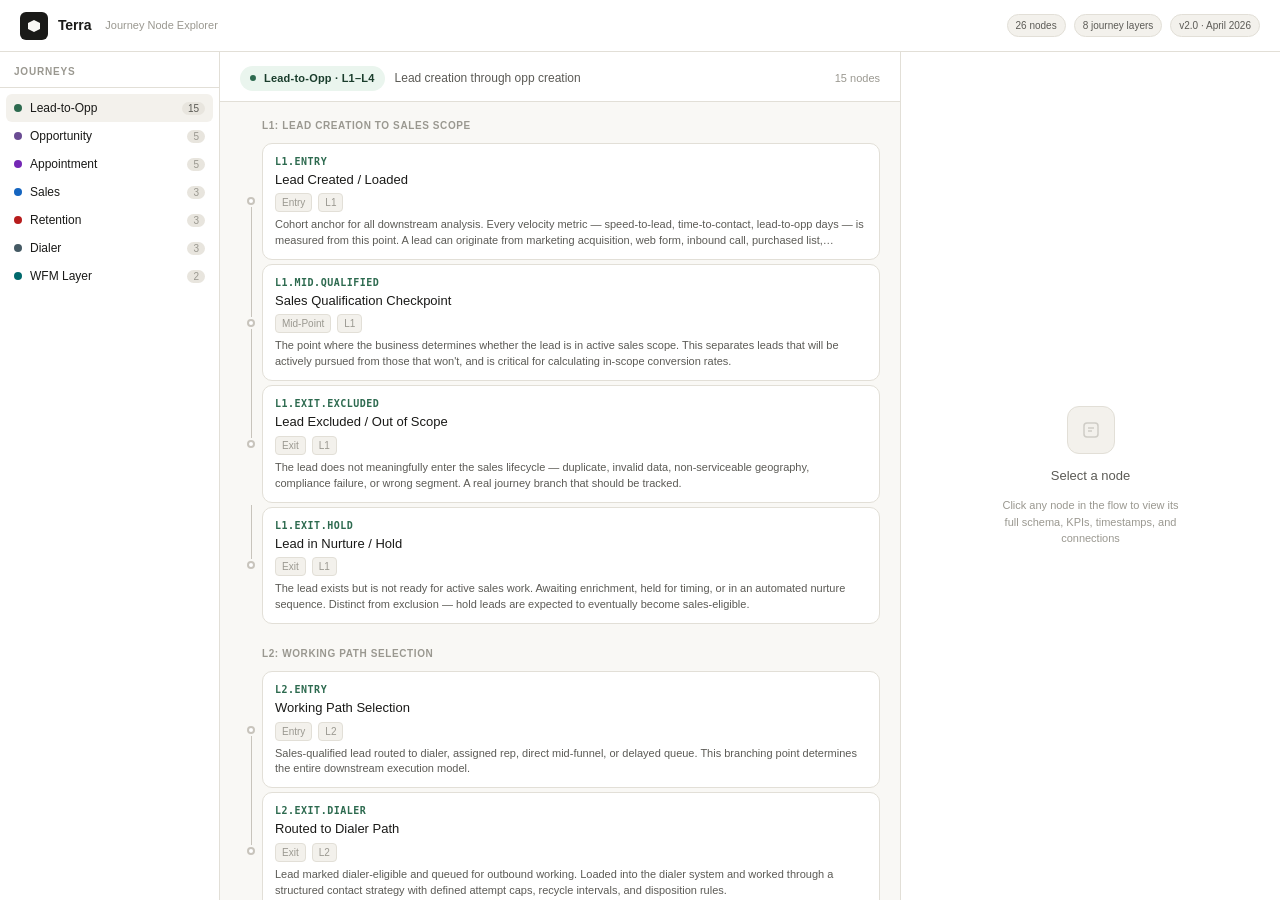
==== terra_node_explorer.html @ 538eb686 "Add files via upload" ====
<!DOCTYPE html>
<html lang="en">
<head>
<meta charset="UTF-8"/>
<meta name="viewport" content="width=device-width, initial-scale=1.0"/>
<title>Terra — Journey Node Explorer</title>
<style>
*,*::before,*::after{box-sizing:border-box;margin:0;padding:0}
:root{
  --bg:#f9f8f5;--surface:#ffffff;--surface2:#f3f1ec;--surface3:#e8e5de;
  --text:#1a1a18;--text2:#5c5b56;--text3:#9a9890;
  --border:#e2dfd7;--border2:#c8c4bc;
  --font:'SF Pro Display',-apple-system,BlinkMacSystemFont,'Segoe UI',sans-serif;
  --mono:'SF Mono','Fira Code',monospace;
  --L:#2D6A4F;--Lbg:#eaf5ee;--Lt:#1a3d2c;
  --O:#6A4C93;--Obg:#f2edf9;--Ot:#3d2456;
  --A:#7427B5;--Abg:#f3eaff;--At:#471870;
  --S:#1565C0;--Sbg:#e8f0fc;--St:#0a3d78;
  --R:#B71C1C;--Rbg:#fdecea;--Rt:#6e0f0f;
  --D:#455A64;--Dbg:#eceff1;--Dt:#1c3640;
  --W:#00696C;--Wbg:#e0f5f5;--Wt:#003d3f;
  --radius:6px;--radius-lg:10px;
}
@media(prefers-color-scheme:dark){:root{
  --bg:#141412;--surface:#1e1e1b;--surface2:#252521;--surface3:#2e2e29;
  --text:#e8e5dc;--text2:#9a9890;--text3:#636057;
  --border:#2e2e29;--border2:#3e3d38;
  --Lbg:#0e2018;--Lt:#6fcf97;
  --Obg:#1a1126;--Ot:#b39ddb;
  --Abg:#1a0f2e;--At:#c89ef8;
  --Sbg:#0a1a3a;--St:#90b4f0;
  --Rbg:#2a0a0a;--Rt:#f08080;
  --Dbg:#141c20;--Dt:#90a4ae;
  --Wbg:#001e1f;--Wt:#4dd0d5;
}}
html,body{height:100%;background:var(--bg);color:var(--text);font-family:var(--font);font-size:14px;line-height:1.5}
.app{display:grid;grid-template-rows:52px 1fr;height:100vh;overflow:hidden}

/* Header */
.header{display:flex;align-items:center;gap:16px;padding:0 20px;border-bottom:1px solid var(--border);background:var(--surface);position:relative;z-index:10}
.logo{display:flex;align-items:center;gap:10px}
.logo-mark{width:28px;height:28px;background:var(--text);border-radius:6px;display:flex;align-items:center;justify-content:center}
.logo-mark svg{width:14px;height:14px;fill:var(--bg)}
.logo-title{font-size:14px;font-weight:600;letter-spacing:-0.01em}
.logo-sub{font-size:11px;color:var(--text3);margin-left:4px}
.header-right{margin-left:auto;display:flex;align-items:center;gap:8px}
.hbadge{font-size:10px;padding:3px 8px;border-radius:20px;background:var(--surface2);border:1px solid var(--border);color:var(--text2);font-weight:500}

/* 3-panel layout */
.panels{display:grid;grid-template-columns:220px 1fr 380px;height:100%;overflow:hidden}
.panel-left{border-right:1px solid var(--border);background:var(--surface);display:flex;flex-direction:column;overflow:hidden}
.panel-mid{background:var(--bg);display:flex;flex-direction:column;overflow:hidden;position:relative}
.panel-right{border-left:1px solid var(--border);background:var(--surface);display:flex;flex-direction:column;overflow:hidden;transition:transform 0.25s cubic-bezier(0.2,0,0,1)}

/* Left panel — journey selector */
.panel-left-header{padding:12px 14px 8px;border-bottom:1px solid var(--border);flex-shrink:0}
.panel-left-header h3{font-size:10px;font-weight:600;letter-spacing:0.08em;text-transform:uppercase;color:var(--text3)}
.journey-list{overflow-y:auto;flex:1;padding:6px}
.journey-btn{display:flex;align-items:center;gap:8px;width:100%;padding:7px 8px;border-radius:var(--radius);border:none;background:transparent;cursor:pointer;text-align:left;transition:background 0.12s;color:var(--text)}
.journey-btn:hover{background:var(--surface2)}
.journey-btn.active{background:var(--surface2)}
.jdot{width:8px;height:8px;border-radius:50%;flex-shrink:0}
.jbtn-name{font-size:12px;font-weight:500;flex:1}
.jbtn-count{font-size:10px;color:var(--text3);background:var(--surface3);border-radius:10px;padding:1px 6px}
.journey-btn.active .jbtn-count{color:var(--text2)}

/* Middle panel — flow + nodes */
.panel-mid-header{padding:14px 20px 10px;border-bottom:1px solid var(--border);background:var(--surface);flex-shrink:0;display:flex;align-items:center;gap:10px}
.journey-badge{display:inline-flex;align-items:center;gap:6px;padding:4px 10px;border-radius:20px;font-size:11px;font-weight:600;letter-spacing:0.02em}
.journey-desc{font-size:12px;color:var(--text2)}
.node-count{margin-left:auto;font-size:11px;color:var(--text3)}

/* Flow chain */
.flow-scroll{overflow-y:auto;flex:1;padding:16px 20px}
.sub-section{margin-bottom:20px}
.sub-label{font-size:10px;font-weight:600;letter-spacing:0.06em;text-transform:uppercase;color:var(--text3);margin-bottom:8px;padding-left:22px}
.flow-chain{display:flex;flex-direction:column;gap:0}
.flow-item{display:flex;align-items:stretch;gap:0;position:relative}
.flow-connector{width:22px;display:flex;flex-direction:column;align-items:center;flex-shrink:0}
.conn-top{width:1px;background:var(--border2);flex:1;min-height:12px}
.conn-dot{width:8px;height:8px;border-radius:50%;border:2px solid var(--border2);background:var(--surface);flex-shrink:0;margin:2px 0;z-index:1}
.conn-bot{width:1px;background:var(--border2);flex:1;min-height:12px}
.flow-item:first-child .conn-top{opacity:0}
.flow-item:last-child .conn-bot{opacity:0}
.flow-item.is-recovery .conn-dot{border-color:var(--jcolor, #888)}
.flow-item.is-exit .conn-bot{opacity:0}

.node-card{flex:1;padding:10px 12px;border-radius:var(--radius-lg);border:1px solid var(--border);background:var(--surface);cursor:pointer;transition:all 0.15s;margin:2px 0;position:relative}
.node-card:hover{border-color:var(--border2);box-shadow:0 1px 6px rgba(0,0,0,0.06);transform:translateX(1px)}
.node-card.selected{border-color:var(--jcolor,#888);border-width:1.5px;background:var(--jbg,var(--surface))}
.node-card.selected::before{content:'';position:absolute;left:-14px;top:50%;transform:translateY(-50%);width:6px;height:6px;border-radius:50%;background:var(--jcolor,#888)}
.node-id{font-size:10px;font-weight:600;letter-spacing:0.05em;color:var(--jcolor,var(--text3));font-family:var(--mono)}
.node-name{font-size:13px;font-weight:500;color:var(--text);margin-top:1px}
.node-type-row{display:flex;align-items:center;gap:6px;margin-top:4px}
.type-chip{font-size:10px;padding:1px 6px;border-radius:4px;background:var(--surface2);color:var(--text3);border:1px solid var(--border)}
.node-preview{font-size:11px;color:var(--text2);margin-top:5px;line-height:1.45;display:-webkit-box;-webkit-line-clamp:2;-webkit-box-orient:vertical;overflow:hidden}

/* Reentry badge */
.reentry-tag{font-size:9px;padding:1px 5px;border-radius:3px;background:rgba(244,162,97,0.15);color:#9a5a0a;border:1px solid rgba(244,162,97,0.3);font-weight:500}

/* Right panel — schema detail */
.panel-right-empty{flex:1;display:flex;flex-direction:column;align-items:center;justify-content:center;gap:12px;padding:32px;text-align:center;color:var(--text3)}
.empty-icon{width:48px;height:48px;border-radius:12px;background:var(--surface2);display:flex;align-items:center;justify-content:center;border:1px solid var(--border)}
.empty-icon svg{width:20px;height:20px;opacity:0.4}
.empty-title{font-size:13px;font-weight:500;color:var(--text2)}
.empty-sub{font-size:11px;color:var(--text3);max-width:180px;line-height:1.5}

.schema-header{flex-shrink:0;padding:16px;border-bottom:1px solid var(--border)}
.schema-journey-tag{font-size:10px;font-weight:600;letter-spacing:0.06em;text-transform:uppercase;color:var(--jcolor2,var(--text3));margin-bottom:6px}
.schema-title{font-size:16px;font-weight:600;letter-spacing:-0.01em;line-height:1.3;color:var(--text)}
.schema-id{font-size:11px;color:var(--text3);font-family:var(--mono);margin-top:3px}
.schema-type-row{display:flex;gap:6px;margin-top:8px;flex-wrap:wrap}
.schema-chip{font-size:10px;padding:2px 8px;border-radius:20px;border:1px solid var(--border)}
.schema-chip.type{background:var(--jbg2,var(--surface2));color:var(--jcolor2,var(--text2))}
.schema-chip.sub{background:var(--surface2);color:var(--text2)}

.schema-body{overflow-y:auto;flex:1;padding:0}
.schema-section{padding:12px 16px;border-bottom:1px solid var(--border)}
.schema-section:last-child{border-bottom:none}
.section-label{font-size:10px;font-weight:600;letter-spacing:0.07em;text-transform:uppercase;color:var(--text3);margin-bottom:6px}
.section-content{font-size:12px;color:var(--text2);line-height:1.6}
.kpi-list{display:flex;flex-wrap:wrap;gap:4px}
.kpi-tag{font-size:11px;padding:2px 8px;border-radius:4px;background:var(--surface2);color:var(--text2);border:1px solid var(--border)}
.ts-list,.flag-list{display:flex;flex-wrap:wrap;gap:4px;margin-top:2px}
.ts-tag{font-size:10px;padding:2px 7px;border-radius:4px;background:var(--Sbg);color:var(--St);border:1px solid rgba(21,101,192,0.15);font-family:var(--mono)}
.flag-tag{font-size:10px;padding:2px 7px;border-radius:4px;background:var(--surface2);color:var(--text3);border:1px solid var(--border);font-family:var(--mono)}
.conn-row{display:flex;flex-direction:column;gap:6px}
.conn-item{display:flex;align-items:flex-start;gap:8px;font-size:12px;color:var(--text2)}
.conn-arrow{font-size:11px;color:var(--text3);flex-shrink:0;margin-top:1px;font-family:var(--mono)}
.loop-box{background:rgba(244,162,97,0.08);border:1px solid rgba(244,162,97,0.25);border-radius:var(--radius);padding:8px 10px;font-size:12px;color:var(--text2);line-height:1.5}
.no-loop{font-size:11px;color:var(--text3);font-style:italic}
.gap-box{background:var(--surface2);border-radius:var(--radius);padding:8px 10px;font-size:11px;color:var(--text2);line-height:1.55;border:1px solid var(--border)}

/* Scrollbar */
::-webkit-scrollbar{width:4px;height:4px}
::-webkit-scrollbar-track{background:transparent}
::-webkit-scrollbar-thumb{background:var(--border2);border-radius:4px}
</style>
</head>
<body>
<div class="app">
  <header class="header">
    <div class="logo">
      <div class="logo-mark">
        <svg viewBox="0 0 14 14"><path d="M7 1L13 4V10L7 13L1 10V4L7 1Z"/></svg>
      </div>
      <span class="logo-title">Terra</span>
      <span class="logo-sub">Journey Node Explorer</span>
    </div>
    <div class="header-right">
      <span class="hbadge">26 nodes</span>
      <span class="hbadge">8 journey layers</span>
      <span class="hbadge">v2.0 · April 2026</span>
    </div>
  </header>

  <div class="panels">
    <!-- Left: journey list -->
    <div class="panel-left">
      <div class="panel-left-header"><h3>Journeys</h3></div>
      <div class="journey-list" id="journey-list"></div>
    </div>

    <!-- Middle: flow diagram -->
    <div class="panel-mid">
      <div class="panel-mid-header" id="mid-header">
        <span class="journey-badge" id="mid-badge"></span>
        <span class="journey-desc" id="mid-desc"></span>
        <span class="node-count" id="mid-count"></span>
      </div>
      <div class="flow-scroll" id="flow-scroll"></div>
    </div>

    <!-- Right: schema detail -->
    <div class="panel-right" id="panel-right">
      <div class="panel-right-empty" id="empty-state">
        <div class="empty-icon">
          <svg viewBox="0 0 20 20" fill="none" stroke="currentColor" stroke-width="1.5">
            <rect x="3" y="3" width="14" height="14" rx="3"/>
            <line x1="7" y1="8" x2="13" y2="8"/>
            <line x1="7" y1="11" x2="11" y2="11"/>
          </svg>
        </div>
        <div class="empty-title">Select a node</div>
        <div class="empty-sub">Click any node in the flow to view its full schema, KPIs, timestamps, and connections</div>
      </div>
      <div id="schema-view" style="display:none;flex:1;display:none;flex-direction:column;overflow:hidden"></div>
    </div>
  </div>
</div>

<script>
const J={
  L:{id:"L",name:"Lead-to-Opp",abbrev:"L1–L4",color:"#2D6A4F",bg:"#eaf5ee",tc:"#1a3d2c",desc:"Lead creation through opp creation"},
  O:{id:"O",name:"Opportunity",abbrev:"O1–O5",color:"#6A4C93",bg:"#f2edf9",tc:"#3d2456",desc:"Pipeline from opp to Closed Won"},
  A:{id:"A",name:"Appointment",abbrev:"A1–A5",color:"#7427B5",bg:"#f3eaff",tc:"#471870",desc:"Booking through sit/held outcome"},
  S:{id:"S",name:"Sales",abbrev:"S1–S2",color:"#1565C0",bg:"#e8f0fc",tc:"#0a3d78",desc:"Sale event through confirmation"},
  R:{id:"R",name:"Retention",abbrev:"R1–R3",color:"#B71C1C",bg:"#fdecea",tc:"#6e0f0f",desc:"At-risk recovery and realization"},
  D:{id:"D",name:"Dialer",abbrev:"D1–D3",color:"#455A64",bg:"#eceff1",tc:"#1c3640",desc:"Parallel execution layer — all journeys"},
  W:{id:"W",name:"WFM Layer",abbrev:"W1–W2",color:"#00696C",bg:"#e0f5f5",tc:"#003d3f",desc:"Parallel capacity & effort layer"},
};

const SUBSECTIONS={
  L:["L1: Lead Creation to Sales Scope","L2: Working Path Selection","L3: Outreach & Attempts","L4: Contact to Opp/Appt Creation"],
  O:["O1–O4: Active Pipeline","O5: Recovery"],
  A:["A1–A4: Booking through Outcome","A5: Recovery"],
  S:["S1–S2: Sale to Fulfillment"],
  R:["R1–R3: At-Risk to Realization"],
  D:["D1–D3: Dialer Execution"],
  W:["W1–W2: Capacity & Adherence"],
};

const NODES=[
  {id:"L1.ENTRY",j:"L",name:"Lead Created / Loaded",sub:"L1",type:"Entry",
   desc:"Cohort anchor for all downstream analysis. Every velocity metric — speed-to-lead, time-to-contact, lead-to-opp days — is measured from this point. A lead can originate from marketing acquisition, web form, inbound call, purchased list, reactivated customer, batch load, or system automation.",
   kpis:["# Leads Created","Dialer-Eligible Rate","Lead-to-Dialer Lag","Duplicate Rate","Lead Volume by Source Mix (%)"],
   ts:["lead_created_date","dialer_load_date","marketing_drop_date","web_submission_date"],
   flags:["invalid_phone_flag","batch_lead_flag","dialer_eligible_flag","hold_out_flag","control_flag"],
   up:"Marketing Journey",dn:"L1.MID.QUALIFIED → L2.ENTRY | L1.EXIT.EXCLUDED | L1.EXIT.HOLD",
   loop:"Reactivated customers re-enter here as new lead records from Retention RP campaigns. Recycled leads from exhausted dialer campaigns may also re-enter if a new CRM lead is created.",
   gap:"Is the lead creation timestamp consistent across all sources? Are there leads in the dialer without CRM records? Are duplicates detected before or after creation?"},
  {id:"L1.MID.QUALIFIED",j:"L",name:"Sales Qualification Checkpoint",sub:"L1",type:"Mid-Point",
   desc:"The point where the business determines whether the lead is in active sales scope. This separates leads that will be actively pursued from those that won't, and is critical for calculating in-scope conversion rates.",
   kpis:["Sales Qualification Rate","Exclusion Rate by Reason","Time-to-Qualification","Requalification Rate"],
   ts:["qualification_date","dialer_sync_date"],
   flags:["dialer_eligible_flag","qualification_status","dialer_vs_non_dialer"],
   up:"L1.ENTRY",dn:"L2.ENTRY | L1.EXIT.EXCLUDED | L1.EXIT.HOLD",
   loop:"Leads in nurture/hold can re-qualify when conditions change (batch trigger, deadline approaching, score update) and re-enter at this node.",
   gap:"Is qualification happening explicitly (status field change) or implicitly (loaded into dialer = qualified)? Are there leads stuck indefinitely in a pre-qualification state?"},
  {id:"L1.EXIT.EXCLUDED",j:"L",name:"Lead Excluded / Out of Scope",sub:"L1",type:"Exit",
   desc:"The lead does not meaningfully enter the sales lifecycle — duplicate, invalid data, non-serviceable geography, compliance failure, or wrong segment. A real journey branch that should be tracked.",
   kpis:["# Excluded Leads","Exclusion Rate (%)","Exclusion by Reason Distribution","Invalid Contact Rate"],
   ts:["exclusion_date"],
   flags:["invalid_phone_flag","non_dialable_flag","control_flag"],
   up:"L1.MID.QUALIFIED",dn:"End state (some reversible → re-enter L1.MID.QUALIFIED)",
   loop:"Some exclusions can be reversed (data corrected, geography expanded) and re-enter at L1.MID.QUALIFIED.",
   gap:"Are excluded leads removed from reporting denominators? Are control/test leads correctly separated from true exclusions in analytics?"},
  {id:"L1.EXIT.HOLD",j:"L",name:"Lead in Nurture / Hold",sub:"L1",type:"Exit",
   desc:"The lead exists but is not ready for active sales work. Awaiting enrichment, held for timing, or in an automated nurture sequence. Distinct from exclusion — hold leads are expected to eventually become sales-eligible.",
   kpis:["# Leads in Hold","Hold Duration","Hold-to-Active Conversion Rate","Hold Aging Distribution"],
   ts:["hold_entry_date","scheduled_callback_date"],
   flags:["hold_out_flag","scheduled_callback_flag"],
   up:"L1.MID.QUALIFIED",dn:"L1.MID.QUALIFIED (re-qualifies later) | L1.EXIT.EXCLUDED (expires)",
   loop:"Batch triggers, deadline dates, or score changes can move hold leads back to qualified. This is a standard re-loop, not an exception.",
   gap:"Are hold leads included in lead-created counts but excluded from in-scope conversion denominators? Is there a maximum hold duration?"},
  {id:"L2.ENTRY",j:"L",name:"Working Path Selection",sub:"L2",type:"Entry",
   desc:"Sales-qualified lead routed to dialer, assigned rep, direct mid-funnel, or delayed queue. This branching point determines the entire downstream execution model.",
   kpis:["Working Path Distribution (%)","Routing Lag","Zero-Attempt Rate","Path Change Rate"],
   ts:["routing_decision_date","dialer_load_date","hopper_entry_date"],
   flags:["dialer_eligible_flag","dialer_vs_non_dialer","zero_attempt_flag"],
   up:"L1.MID.QUALIFIED",dn:"L2.EXIT.DIALER | L2.EXIT.ASSIGNED | L2.EXIT.DIRECT | L2.EXIT.DELAYED",
   loop:"Assigned leads not progressing can be re-routed to dialer path. Dialer leads with high-value signals can be pulled to assigned rep.",
   gap:"Is the routing decision recorded explicitly or inferred from which system the lead appears in? Are there qualified leads that never appear in any working path?"},
  {id:"L2.EXIT.DIALER",j:"L",name:"Routed to Dialer Path",sub:"L2",type:"Exit",
   desc:"Lead marked dialer-eligible and queued for outbound working. Loaded into the dialer system and worked through a structured contact strategy with defined attempt caps, recycle intervals, and disposition rules.",
   kpis:["# Leads Loaded to Dialer","Load Lag (qualification to dialer)","Zero-Attempt Rate"],
   ts:["dialer_load_date","hopper_entry_date"],
   flags:["zero_attempt_flag","dialer_eligible_flag"],
   up:"L2.ENTRY",dn:"L3.ENTRY",loop:"",
   gap:"Are there leads marked dialer-eligible that never appear in the dialer system? Are zero-attempt leads tracked as a gap metric?"},
  {id:"L2.EXIT.ASSIGNED",j:"L",name:"Routed to Assigned Rep Path",sub:"L2",type:"Exit",
   desc:"Lead assigned to direct rep or advisor. Exists for named-rep models, inbound-led selling, high-value leads, or compliance-restricted leads that cannot be auto-dialed.",
   kpis:["# Leads Assigned to Reps","Assignment-to-First-Contact Lag","Assigned vs Dialer Conversion Rate"],
   ts:["assignment_date","first_manual_interaction_date"],
   flags:["manual_path_flag","no_touch_flag"],
   up:"L2.ENTRY",dn:"L3.ENTRY | L2.EXIT.DIALER (if not progressing)",
   loop:"Assigned leads not progressing within SLA can be escalated to dialer path.",
   gap:"Are assigned-path leads tracked with the same rigor as dialer leads? Is there attempt/contact tracking for manual workflows?"},
  {id:"L3.ENTRY",j:"L",name:"Active Working Record Created",sub:"L3",type:"Entry",
   desc:"An operational work item now exists for this lead — dialer record or rep task. The contact strategy clock starts here.",
   kpis:["# Working Records Created","Records per Lead ratio","Working Record Creation Lag"],
   ts:["dialer_load_date","hopper_entry_date"],
   flags:["primary_working_record_flag"],
   up:"L2.EXIT.DIALER or L2.EXIT.ASSIGNED",dn:"L3.MID.FIRST_ATTEMPT",loop:"",
   gap:"Is there a gap between record creation and active working? Are there working records with no subsequent attempts?"},
  {id:"L3.MID.FIRST_ATTEMPT",j:"L",name:"First Outreach Attempt",sub:"L3",type:"Mid-Point",
   desc:"Speed-to-lead measurement point. Time from entry to first attempt is one of the strongest predictors of contact and conversion. Every minute of delay reduces reachability.",
   kpis:["Speed-to-Lead (minutes/hours)","SLA Compliance Rate","First-Attempt Connect Rate","First-Attempt Contact Rate","Lead Age at First Attempt"],
   ts:["first_attempt_date","first_autodial_attempt_date"],
   flags:["sla_compliant_flag","first_connected_flag","first_contacted_flag","first_attempt_autodial_flag"],
   up:"L3.ENTRY",dn:"L3.MID.SUBSEQUENT_ATTEMPTS or L3.MID.CONTACT",loop:"",
   gap:"Are there leads with a working record but no first attempt? Is speed-to-lead SLA in business hours or calendar hours?"},
  {id:"L3.MID.CONTACT",j:"L",name:"Meaningful Contact Made",sub:"L3",type:"Mid-Point",
   desc:"A meaningful conversation with the right party (decision-maker). Distinct from a connection. Contact is the pivotal moment where the business gets its chance to qualify the lead.",
   kpis:["Contact Rate","Contacts per Connect","Contact-to-Opp Rate","First Contact Attempt #","Duration-Qualified Contact Rate"],
   ts:["first_contact_date"],
   flags:["ever_contacted_flag","ever_connected_flag","duration_qualified_flag"],
   up:"L3.MID.FIRST_ATTEMPT or SUBSEQUENT_ATTEMPTS",dn:"L4.ENTRY",loop:"",
   gap:"Is the contact definition consistent between dialer disposition and actual conversation quality?"},
  {id:"L3.EXIT.EXHAUSTED",j:"L",name:"Attempts Exhausted",sub:"L3",type:"Exit",
   desc:"Lead has reached the maximum attempt cap without achieving a target outcome. One of the most common exit points. Whether truly unreachable or simply under-worked is a key analytical question.",
   kpis:["# Leads Exhausted","Exhaustion Rate (%)","Lead Score of Exhausted Leads","Exhausted Lead Recycle Rate"],
   ts:["last_attempt_date","exhaustion_date"],
   flags:["max_attempts_reached_flag"],
   up:"L3.MID.SUBSEQUENT_ATTEMPTS",dn:"Recycle cooldown → new campaign → re-enters L3.ENTRY | Permanent end state",
   loop:"Recycled leads re-enter with a new attempt cap after a cooldown period. Same CRM lead persists; a new dialer record is created.",
   gap:"Is the recycle cooldown enforced or advisory? Are recycled leads distinguishable from fresh leads in analytics?"},
  {id:"L3.EXIT.NOT_INTERESTED",j:"L",name:"Not Interested",sub:"L3",type:"Exit",
   desc:"Contact was made but the customer declined. May be terminal (DNC added) or a soft exit allowing future re-engagement through nurture or reactivation after a waiting period.",
   kpis:["# Not-Interested Leads","Not-Interested Rate","Re-engagement Rate from Pool"],
   ts:["not_interested_date"],
   flags:["not_interested_flag","dnc_flag"],
   up:"L3.MID.CONTACT or L3.MID.SUBSEQUENT_ATTEMPTS",dn:"End state (DNC) | Nurture → future re-engagement",
   loop:"Non-DNC not-interested leads may enter nurture hold and re-qualify when external conditions change.",
   gap:"Are DNC leads being permanently excluded from all future campaigns? Are soft refusals correctly distinguished from hard DNC?"},
  {id:"L4.ENTRY",j:"L",name:"Qualification Conversation",sub:"L4",type:"Mid-Point",
   desc:"Following meaningful contact, a qualification conversation determines whether a commercial interest object should be created. This is the highest-leverage moment — the quality of this conversation directly determines downstream conversion.",
   kpis:["Qualification-to-Opp Rate","Qualification-to-Appt Rate","Same-Call vs Multi-Call Creation Rate","Qualification Talk Time"],
   ts:["qualification_call_date","opp_or_appt_creation_date"],
   flags:["qualification_completed_flag","same_session_creation_flag"],
   up:"L3.MID.CONTACT",dn:"L4.EXIT.OPP_CREATED | L4.EXIT.APPT_CREATED | L4.EXIT.NO_PROGRESS | L4.EXIT.FOLLOWUP",loop:"",
   gap:"Can you distinguish same-call opp creation from multi-call? Is the qualification conversation tracked separately from the initial contact?"},
  {id:"L4.EXIT.OPP_CREATED",j:"L",name:"Opportunity Created → Opp Journey",sub:"L4",type:"Exit",
   desc:"Terminal success node of the Lead-to-Opp Journey and entry point of the Opportunity Journey. The most important conversion event in the lead funnel.",
   kpis:["Lead-to-Opp Conversion Rate","Lead-to-Opp Days","Opps per Contact","Opp Creation Velocity","Total Opps per Lead"],
   ts:["opportunity_created_date","lead_to_opp_days (derived)"],
   flags:["opportunity_created_flag","eventual_sale_flag"],
   up:"L4.ENTRY",dn:"Opportunity Journey O1.ENTRY",
   loop:"Multiple opportunities can be created for the same lead over time. A lead with a lost opp can later create a new opp through re-engagement.",
   gap:"Is opp creation timestamp the actual moment or batch-processed? Is the lead-to-opp link maintained for full-funnel attribution?"},
  {id:"L4.EXIT.APPT_CREATED",j:"L",name:"Appointment Created → Appt Journey",sub:"L4",type:"Exit",
   desc:"A scheduled event (field visit or meeting) has been created. For appointment-led businesses this is the terminal success node equivalent to L4.EXIT.OPP_CREATED.",
   kpis:["# Appointments Created from Lead Contact","Lead-to-Appointment Conversion Rate","Lead-to-Appointment Days"],
   ts:["appointment_created_date","scheduled_event_date"],
   flags:["appointment_created_flag"],
   up:"L4.ENTRY",dn:"Appointment Journey A1.ENTRY",loop:"",
   gap:"Is the appointment linked to the originating lead? Can you trace the full path from lead source to appointment to sit?"},
  {id:"O1.ENTRY",j:"O",name:"Opp Enters Pipeline",sub:"O1",type:"Entry",
   desc:"Opportunity created and enters active pipeline. Cohort anchor for opp analysis. Whether follow-up begins on schedule is the strongest early predictor of close rate. Zero-activity opps are the primary pipeline health gap.",
   kpis:["# Opps Created","Pipeline Value","Immediate Loss Rate (48h)","Initial Stage Distribution"],
   ts:["opportunity_created_date","first_followup_scheduled_date","first_post_opp_interaction_date"],
   flags:["opportunity_created_flag","eventual_sale_flag","has_manual_followup_flag"],
   up:"L4.EXIT.OPP_CREATED",dn:"O2.ENTRY | O5.ENTRY (no follow-up within SLA)",
   loop:"Stalled opps entering recovery re-enter at a new follow-up cycle on the same opportunity record.",
   gap:"Is opp creation timestamp consistent across all creation paths? Are zero-activity opps (created but never followed up) trackable?"},
  {id:"O2.ENTRY",j:"O",name:"Active Working — Follow-Up",sub:"O2",type:"Mid-Point",
   desc:"Rep making follow-up contacts and advancing CRM stages toward a formal proposal. Follow-up discipline is the strongest lever here. Sub-journey ends when proposal is delivered.",
   kpis:["Days to First Follow-Up","Total Post-Opp Calls","Follow-Up Contact Rate","Days Since Last Attempt","Batch Touch Coverage"],
   ts:["first_call_date","first_manual_call_date","next_scheduled_followup","last_contact_date"],
   flags:["has_manual_followup","has_inbound_followup","has_auto_followup","has_batch_reengagement"],
   up:"O1.ENTRY",dn:"O3.ENTRY (proposal delivered) | O5.ENTRY (stalled)",
   loop:"Re-engagement programs inject automated touches on open opps without creating new records. Stalled O2 opps can be loaded into a recovery dialer campaign that re-enters O2.",
   gap:"Are manual CRM activities reconciled with dialer call records? Are there opps with zero post-creation activity?"},
  {id:"O3.ENTRY",j:"O",name:"Proposal Delivered — Decision Stage",sub:"O3",type:"Mid-Point",
   desc:"Formal proposal in the prospect's hands. Evaluation and closing window begins. Time pressure, deadline proximity, and competitive dynamics are the dominant signals. Terminal outcomes are Closed Won or Closed Lost.",
   kpis:["Proposal-to-Close Days","Proposal-to-Win Rate","Post-Proposal Follow-Up Adherence","Opp Age at Close (won vs lost)"],
   ts:["proposal_delivered_date","close_date","target_close_date"],
   flags:["proposal_delivered_flag","closed_won_flag","closed_lost_flag"],
   up:"O2.ENTRY",dn:"O4.ENTRY (won) | O5.ENTRY (aged proposal) | Closed Lost",
   loop:"Aged proposals trigger a recovery campaign → re-enters O3 as new follow-up cycle on same opp.",
   gap:"Is proposal delivery a distinct tracked event or inferred from CRM stage? Can you calculate true proposal-to-close days?"},
  {id:"O4.ENTRY",j:"O",name:"Closed Won — Sales Confirmed",sub:"O4",type:"Mid-Point",
   desc:"Post-sale validation window — the true-up period during which cancellations, verification failures, or holds can reverse the sale. Critical for net revenue modeling and often overlooked in onboarding.",
   kpis:["Post-Sale Reversal Rate","Days Sale to Confirmation","True-Up Window Length","Reversal Reason Distribution"],
   ts:["sale_date","confirmation_date","reversal_date","retention_window_start"],
   flags:["sale_confirmed_flag","sale_reversed_flag","within_trueup_window_flag"],
   up:"O3.ENTRY (Closed Won)",dn:"Sales Journey S1.ENTRY | Retention R1.ENTRY (if reversed)",
   loop:"Reversed sales may re-enter Opp Journey as reopened opps or trigger save motion in Retention Journey.",
   gap:"Is post-sale validation tracked as a distinct event or assumed? If validation fails, is it a reversal or never-counted?"},
  {id:"O5.ENTRY",j:"O",name:"Aged / Stalled Recovery",sub:"O5",type:"Recovery",
   desc:"Opportunities that stopped progressing — open but dormant. A structured re-engagement motion, not a terminal state. Rescues existing pipeline rather than starting fresh with a new lead.",
   kpis:["Aged Opp Inventory","% Pipeline 30/60/90+ Days Old","Recovery Close Rate","Opp Age Distribution"],
   ts:["last_activity_date","re_engagement_date","opportunity_created_date (for age)"],
   flags:["stalled_opp_flag (derived: opp_age > threshold AND no recent activity)"],
   up:"O1, O2, or O3 when stall threshold exceeded",dn:"O2.ENTRY (recovered) | Closed Lost (exhausted)",
   loop:"Recovered opps re-enter O2 or O3 on same record with new dialer record and new interaction cycle.",
   gap:"Is stall detection system-level or purely analytical? Are stalled opps automatically loaded into recovery campaigns?"},
  {id:"A1.ENTRY",j:"A",name:"Appointment / Meeting Created",sub:"A1",type:"Entry",
   desc:"Scheduled event created with a future date. Scheduling lag is critical for field-visit models — determines the confirmation window. For B2B, this is the primary SDR success milestone (Meeting Booked).",
   kpis:["# Appts/Meetings Created","Scheduling Lag (days from booking to event)","Appointments per Contact","Same-Day Appointment Rate"],
   ts:["appointment_created_date","scheduled_event_date"],
   flags:["appointment_created_flag","is_reschedule_flag","booking_source_type"],
   up:"L4.EXIT.APPT_CREATED | Recovery/reactivation campaign",dn:"A2.ENTRY | A5.ENTRY (immediate cancel)",
   loop:"Rescheduled appointments and reactivation (RP) campaigns create new A1 events linked to the same customer.",
   gap:"Is the appointment linked to the originating lead? Can rescheduled appointments be traced back to the original? Is the scheduled date reliable?"},
  {id:"A2.ENTRY",j:"A",name:"Pre-Event Confirmation",sub:"A2",type:"Mid-Point",
   desc:"Confirmation cycle protects appointments from no-show and cancellation. Not a side process — it is the primary explanatory layer for sit/show-rate performance. Unconfirmed appointments are materially more fragile.",
   kpis:["Confirmation Rate","Confirmed vs Unconfirmed Sit Rate","Cancellation-at-Confirmation Rate","Confirmation Attempt Volume"],
   ts:["confirmation_attempt_date","confirmation_status_date"],
   flags:["confirmed_flag","reschedule_requested_flag","cancelled_at_confirmation_flag"],
   up:"A1.ENTRY",dn:"A3.ENTRY (confirmed or unconfirmed) | A1.ENTRY (reschedule) | A5.ENTRY (cancelled)",
   loop:"Reschedule requests create a new A1 event. Cancellations at confirmation trigger recovery (A5).",
   gap:"Is the confirmation process tracked at the interaction level (each call logged) or only at the status level (confirmed yes/no)?"},
  {id:"A3.ENTRY",j:"A",name:"Sit / Meeting Held",sub:"A3",type:"Mid-Point",
   desc:"Event date arrives. The highest-value node in the appointment lifecycle — determines whether the downstream commercial conversation happens. Sit rate and show rate are the primary KPIs.",
   kpis:["Sit Rate / Show Rate","NAH / No-Show Rate","Confirmed vs Unconfirmed Sit Rate","Quote Rate (quoted / sits)"],
   ts:["visit_date","quote_generated_date"],
   flags:["sit_completed_flag","quoted_flag","nah_flag","no_show_flag"],
   up:"A2.ENTRY (confirmed or unconfirmed)",dn:"A4.ENTRY (sit/meeting complete) | A5.ENTRY (NAH/no-show)",loop:"",
   gap:"Is the sit/visit outcome recorded in real-time or batch-entered? Is NAH vs cancelled clearly distinguished?"},
  {id:"A4.ENTRY",j:"A",name:"Post-Event Outcome",sub:"A4",type:"Exit",
   desc:"Commercial outcome determined and entity transitions to Opportunity or Sales Journey. Not all successful events produce an immediate outcome — some require a follow-up appointment.",
   kpis:["Opp Creation Rate from Sits","Sale-at-Visit Rate","No-Outcome Rate","Meeting-to-Opp Days","Qualified Meeting Rate"],
   ts:["visit_completion_date","opportunity_created_date (if applicable)"],
   flags:["opp_created_from_visit_flag","sale_at_visit_flag","no_outcome_flag"],
   up:"A3.ENTRY (sit/meeting completed)",dn:"Opp Journey O1.ENTRY | Sales S1 | O5.ENTRY (quote aging)",
   loop:"Quote aging triggers Rehash campaign → may create new appointment (re-enters A1). Unqualified meetings may result in follow-on meeting (new A1 on same account).",
   gap:"Is the commercial outcome linked back to the specific appointment and booking source? Can you trace full attribution from lead through appointment to sale?"},
  {id:"A5.ENTRY",j:"A",name:"Cancellation / NAH Recovery",sub:"A5",type:"Recovery",
   desc:"Recovery lane for cancelled or NAH appointments. For field-visit models, a first-class operating motion with dedicated campaigns, attempt caps, and recycle rules. For B2B, informal SDR re-outreach.",
   kpis:["Recovery Contact Rate","Recovery Rebook Rate","Recovery Sit Rate vs Original","Attempts per Recovery Record"],
   ts:["cancellation_or_nah_date","recovery_load_date","recovery_rebook_date"],
   flags:["is_reschedule_recovery_flag","recovery_success_flag","attempts_exhausted_flag"],
   up:"A2.ENTRY (cancelled at confirmation) | A3.ENTRY (NAH at visit)",dn:"A1.ENTRY (new appointment) | End state (depleted/not interested)",
   loop:"Rescheduled appointment re-enters A1 → A2 → A3. If this new appointment also fails, entity may re-enter A5 for another recovery cycle.",
   gap:"How quickly are cancelled/NAH records loaded into recovery? Is the recovery attempt cap distinct from the original outreach cap?"},
  {id:"S1.ENTRY",j:"S",name:"Sale Closed / Order Submitted",sub:"S1",type:"Entry",
   desc:"Primary conversion event — sale closed, order submitted, contract signed. The most important downstream outcome of the entire funnel.",
   kpis:["# Sales","Revenue per Sale","Sales Velocity (opp-to-sale days)","Full-Funnel Lead-to-Sale Days"],
   ts:["sale_date","registration_date"],
   flags:["sale_flag","confirmed_sale_flag"],
   up:"Opportunity Journey O4.ENTRY (Closed Won)",dn:"S1.EXIT.CONFIRMED | R1.ENTRY (immediate cancel)",loop:"",
   gap:"Is sale_date the actual moment of sale or the date it was recorded? Are there sales without a prior opportunity? Is revenue data attached?"},
  {id:"S1.EXIT.CONFIRMED",j:"S",name:"Sale Confirmed / Payment Validated",sub:"S1",type:"Exit",
   desc:"Sale passes validation. Payment confirmed, verification complete. Triggers retention window and fulfillment. This is when the sale is considered real and clean.",
   kpis:["Confirmation Rate","Sale-to-Confirmation Lag","Immediate Failure Rate"],
   ts:["confirmation_date","retention_window_start"],
   flags:["sale_confirmed_flag"],
   up:"S1.ENTRY",dn:"Retention Journey R3.ENTRY | Sales Journey S2.ENTRY (if install applies)",
   loop:"Failed validation returns to Opp Journey (reopened opp) or triggers save motion in Retention.",
   gap:"Is validation tracked as a distinct event or assumed (sale = confirmed)? If validation fails, is it a reversal or was the sale never counted?"},
  {id:"S2.ENTRY",j:"S",name:"Install / Fulfillment",sub:"S2",type:"Mid-Point",
   desc:"For businesses where a physical install, activation, or fulfillment step follows the sale. Covers from payment confirmation through to successful service delivery.",
   kpis:["Install Completion Rate","Sale-to-Install Days","Install Cancellation Rate"],
   ts:["install_scheduled_date","install_completed_date","install_cancelled_date"],
   flags:["install_completed_flag","install_cancelled_flag"],
   up:"S1.EXIT.CONFIRMED",dn:"Retention R3.ENTRY (completed) | R1.ENTRY (cancelled → save motion)",
   loop:"Cancelled installs trigger save campaign. Recovered installs return here for completion.",
   gap:"Is install tracking in the same system as sales? Are install cancellation reasons captured?"},
  {id:"R1.ENTRY",j:"R",name:"At-Risk Signal Detected",sub:"R1",type:"Entry",
   desc:"A sold customer enters a risk state — explicit cancellation request, install cancel, payment failure, or churn signal. Triggers the retention/save motion.",
   kpis:["Cancellation Rate","Cancel Reasons Distribution","Sale Age at Cancel","At-Risk-to-Save Campaign Lag"],
   ts:["cancel_request_date","payment_failure_date","save_campaign_load_date"],
   flags:["cancel_pending_flag","at_risk_flag","payment_failure_flag"],
   up:"Sales Journey S1 or S2",dn:"R2.ENTRY (save campaign) | R1.EXIT.LOST (immediate unrecoverable)",
   loop:"Recovered sales return to R3. Lost customers may re-enter Lead-to-Opp Journey months later through reactivation (RP campaign).",
   gap:"Are all cancellations captured or do some fall through without triggering a save attempt? Is cancellation reason reliably coded?"},
  {id:"R2.ENTRY",j:"R",name:"Retention Campaign Execution",sub:"R2",type:"Mid-Point",
   desc:"At-risk customer loaded into save campaign or assigned to retention specialist. The Dialer and Retention Journeys overlap here. Has its own contact strategy, attempt caps, and success criteria.",
   kpis:["Save Attempt Rate","Save Contact Rate","Save Success Rate","Talk Time on Retention Calls"],
   ts:["campaign_load_date","first_save_attempt_date","save_resolution_date"],
   flags:["save_campaign_flag","saved_flag","lost_confirmed_flag"],
   up:"R1.ENTRY",dn:"R3.ENTRY (saved) | End state (churned/lost)",
   loop:"Saved customers return to R3. Exhausted-but-not-confirmed-lost may enter a secondary save wave.",
   gap:"Are retention campaign interactions tracked with the same granularity as lead-stage interactions? Is the save offer tracked to analyze which offers work?"},
  {id:"R3.ENTRY",j:"R",name:"Revenue Realization / Retention Window",sub:"R3",type:"Exit",
   desc:"Sale in its retention monitoring period. Revenue is provisional until this window passes. Covers both saved sales re-entering the realization path and confirmed sales in their initial window.",
   kpis:["Retention Rate","Window Cancellation Rate","Revenue Realized vs At-Risk","True-Up Adjustment Rate","Average Days to Cancellation"],
   ts:["retention_window_start","retention_window_end","cancellation_date (if applicable)"],
   flags:["retention_window_active_flag","passed_retention_flag","clawback_flag"],
   up:"S1.EXIT.CONFIRMED | S2.ENTRY (install complete) | R2.EXIT.SAVED",dn:"R3.EXIT.REALIZED | R1.ENTRY (late churn)",
   loop:"Fully realized customers may re-enter Lead-to-Opp as reactivation targets for additional products or services.",
   gap:"Is the retention window consistently applied across all sale types? Are cancellations during the window distinguished from post-window churn?"},
  {id:"D1.ENTRY",j:"D",name:"Record Loaded into Dialer",sub:"D1",type:"Entry",
   desc:"Operational record loaded into dialer and eligible for outreach. The same entity creates multiple dialer records across different campaigns over its lifetime — lead, rehash, reschedule, reactivation, and save all produce new records.",
   kpis:["# Records Loaded (by campaign)","Zero-Attempt Rate","Load-to-First-Attempt Lag","Dialer-Eligible vs Actually-Loaded Gap"],
   ts:["dialer_load_date","hopper_entry_date"],
   flags:["zero_attempt_flag","dialer_eligible_flag"],
   up:"Any journey requiring dialer outreach (lead, opp rehash, reschedule, RP, saves)",dn:"D2.MID.ATTEMPT_CYCLE",
   loop:"This IS the re-entry point for most lifecycle re-loops: recovery, reschedule, RP, saves, and recycle all create new dialer records that enter here.",
   gap:"Are dialer load timestamps reliable? Is there a gap between eligibility and actual loading? Can you reconcile CRM lead counts with dialer record counts?"},
  {id:"D2.MID.ATTEMPT_CYCLE",j:"D",name:"Attempt Execution Cycle",sub:"D2",type:"Mid-Point",
   desc:"Core execution loop: attempt → disposition → recycle decision → next attempt (or exit). Per-attempt tracking enables cadence compliance analysis, diminishing returns measurement, and agent performance evaluation.",
   kpis:["Connect Rate by Attempt N","Contact Rate by Attempt N","Marginal Contact Rate","SLA Compliance Rate","Inter-Attempt Interval","Callback Rate"],
   ts:["attempt_N_date (each attempt)","last_attempt_date","callback_scheduled_date"],
   flags:["attempt_N flags (made/autodial/connected/contacted/final_dispo/sla_compliant per attempt)","max_attempts_reached_flag","high_attempts_no_dispo_flag"],
   up:"D1.ENTRY",dn:"D2.EXIT.CONTACT | D2.EXIT.EXHAUSTED | D3.ENTRY (campaign move)",
   loop:"Callbacks create scheduled re-entries. Campaign moves create new D1→D2 cycles with fresh caps. Exhausted records may cool down and re-enter D1 in a new campaign.",
   gap:"Are inter-attempt intervals matching configured cadence? Are all dialer systems producing consistent interaction records?"},
  {id:"D3.ENTRY",j:"D",name:"Campaign / List Movement",sub:"D3",type:"Transition",
   desc:"Record transitions from one dialer campaign to another. This is how entities route through different working motions: lead outreach → recovery → reschedule → save.",
   kpis:["# Transitions by Source→Destination","Transition Lag","Records per Campaign","Cross-Campaign Conversion Rate"],
   ts:["source_campaign_exit_date","destination_campaign_entry_date"],
   flags:["campaign_transition_flag","motion_type"],
   up:"D2.EXIT.EXHAUSTED | D2.EXIT.DISPOSITION_TRIGGER",dn:"D1.ENTRY (new campaign → new attempt cycle)",
   loop:"This IS the mechanism for all cross-journey re-loops. The same entity cycling through multiple campaigns — FC → Confirmations → Reschedules → Rehash → RP → Saves — each transition is a D3 event.",
   gap:"Is the campaign transition logged as a distinct event or inferred from record appearing in a new campaign? Can you trace the complete campaign history for a single entity?"},
  {id:"W1.SCHEDULE",j:"W",name:"Agent Schedule / Planned Capacity",sub:"W1",type:"Entry",
   desc:"Planned agent hours by shift, team, and role. The denominator for all adherence calculations. Without schedule data you can report actual time but cannot measure adherence, gap, or efficiency loss.",
   kpis:["Scheduled Hours per Agent per Day","Total Planned Capacity (agent-hours)","Schedule Coverage by Hour-of-Day","Planned vs Actual Capacity Gap"],
   ts:["scheduled_login_time","scheduled_logout_time"],
   flags:["scheduled_day_flag","shift_type"],
   up:"HR / WFM Platform",dn:"W2.ACTIVITY (adherence comparison) → all journey execution layers",loop:"None — WFM is a parallel capacity layer, not a customer journey.",
   gap:"Is schedule data available in a structured format? Is it at agent-day or agent-shift level? Are historical schedules retained?"},
  {id:"W2.ACTIVITY",j:"W",name:"Agent Activity Log / Actual Time Use",sub:"W2",type:"Mid-Point",
   desc:"Time-stamped record of every state an agent occupied during their shift — from login to logout, including all intermediate status codes (talk, wait, ACW, break, coaching, personal, system). The numerator for all WFM metrics.",
   kpis:["Schedule Adherence Rate","Utilization Rate","Talk Time per Login Hour","ACW Rate","Payable Hours per Day","Daily/Weekly Overtime"],
   ts:["login_time","logout_time","session_start","session_end","ib_opening_time","ib_closing_time"],
   flags:["acw_over_threshold_flag","talk_under_threshold_flag","personal_over_threshold_flag","login_lag_flag","early_logout_flag","excess_break_flag","lunch_punch_flag"],
   up:"Dialer / ACD system event logs",dn:"All journey execution layers (provides capacity context for interpreting throughput)",
   loop:"None — WFM is a parallel layer. Its outputs contextualize journey metrics, not create journey events.",
   gap:"Are all status codes consistently applied by agents? Is there a meaningful unknown/blank status indicating miscoding? Are multiple login sessions per day deduplicable?"},
];

const SUBSECTION_MAP={
  "L1":["L1.ENTRY","L1.MID.QUALIFIED","L1.EXIT.EXCLUDED","L1.EXIT.HOLD"],
  "L2":["L2.ENTRY","L2.EXIT.DIALER","L2.EXIT.ASSIGNED"],
  "L3":["L3.ENTRY","L3.MID.FIRST_ATTEMPT","L3.MID.CONTACT","L3.EXIT.EXHAUSTED","L3.EXIT.NOT_INTERESTED"],
  "L4":["L4.ENTRY","L4.EXIT.OPP_CREATED","L4.EXIT.APPT_CREATED"],
  "O1-O4":["O1.ENTRY","O2.ENTRY","O3.ENTRY","O4.ENTRY"],
  "O5":["O5.ENTRY"],
  "A1-A4":["A1.ENTRY","A2.ENTRY","A3.ENTRY","A4.ENTRY"],
  "A5":["A5.ENTRY"],
  "S1-S2":["S1.ENTRY","S1.EXIT.CONFIRMED","S2.ENTRY"],
  "R1-R3":["R1.ENTRY","R2.ENTRY","R3.ENTRY"],
  "D1-D3":["D1.ENTRY","D2.MID.ATTEMPT_CYCLE","D3.ENTRY"],
  "W1-W2":["W1.SCHEDULE","W2.ACTIVITY"],
};

const JOURNEY_SUBSECTIONS={
  L:[{label:"L1: Lead Creation to Sales Scope",key:"L1"},{label:"L2: Working Path Selection",key:"L2"},{label:"L3: Outreach & Attempts",key:"L3"},{label:"L4: Contact to Opp / Appt Creation",key:"L4"}],
  O:[{label:"O1–O4: Active Pipeline",key:"O1-O4"},{label:"O5: Recovery",key:"O5"}],
  A:[{label:"A1–A4: Booking through Outcome",key:"A1-A4"},{label:"A5: Recovery",key:"A5"}],
  S:[{label:"S1–S2: Sale to Fulfillment",key:"S1-S2"}],
  R:[{label:"R1–R3: At-Risk to Realization",key:"R1-R3"}],
  D:[{label:"D1–D3: Dialer Execution",key:"D1-D3"}],
  W:[{label:"W1–W2: Capacity & Adherence",key:"W1-W2"}],
};

const RECOVERY_NODES=new Set(["O5.ENTRY","A5.ENTRY"]);
const EXIT_NODES=new Set(["L1.EXIT.EXCLUDED","L1.EXIT.HOLD","L2.EXIT.DIALER","L2.EXIT.ASSIGNED","L3.EXIT.EXHAUSTED","L3.EXIT.NOT_INTERESTED","L4.EXIT.OPP_CREATED","L4.EXIT.APPT_CREATED","O4.ENTRY","S1.EXIT.CONFIRMED","R3.ENTRY"]);

let selJ="L", selN=null;

function tc(j){return `var(--${j})`}
function bg(j){return `var(--${j}bg)`}
function lt(j){return `var(--${j}t)`}

function buildLeft(){
  const el=document.getElementById("journey-list");
  el.innerHTML=Object.values(J).map(j=>`
    <button class="journey-btn ${selJ===j.id?"active":""}" onclick="selectJourney('${j.id}')">
      <span class="jdot" style="background:${j.color}"></span>
      <span class="jbtn-name">${j.name}</span>
      <span class="jbtn-count">${NODES.filter(n=>n.j===j.id).length}</span>
    </button>`).join("");
}

function buildMid(){
  const j=J[selJ];
  // Header
  document.getElementById("mid-badge").innerHTML=`<span class="jdot" style="background:${j.color};width:6px;height:6px;margin-right:2px"></span> ${j.name} · ${j.abbrev}`;
  document.getElementById("mid-badge").style.background=j.bg;
  document.getElementById("mid-badge").style.color=j.tc;
  document.getElementById("mid-desc").textContent=j.desc;
  const count=NODES.filter(n=>n.j===selJ).length;
  document.getElementById("mid-count").textContent=`${count} node${count!==1?"s":""}`;
  // Flow
  const scroll=document.getElementById("flow-scroll");
  const subs=JOURNEY_SUBSECTIONS[selJ]||[];
  scroll.innerHTML=subs.map(sub=>{
    const nodeIds=SUBSECTION_MAP[sub.key]||[];
    const nodes=nodeIds.map(id=>NODES.find(n=>n.id===id)).filter(Boolean);
    return `<div class="sub-section">
      <div class="sub-label">${sub.label}</div>
      <div class="flow-chain" style="--jcolor:${j.color}">
        ${nodes.map((n,i)=>`
          <div class="flow-item ${RECOVERY_NODES.has(n.id)?"is-recovery":""} ${EXIT_NODES.has(n.id)?"is-exit":""}">
            <div class="flow-connector">
              <div class="conn-top"></div>
              <div class="conn-dot" style="${selN&&selN.id===n.id?`border-color:${j.color};background:${j.color}`:""}"></div>
              <div class="conn-bot"></div>
            </div>
            <div class="node-card ${selN&&selN.id===n.id?"selected":""}" 
                 style="${selN&&selN.id===n.id?`--jcolor:${j.color};--jbg:${j.bg}`:""}"
                 onclick="selectNode('${n.id}')">
              <div class="node-id" style="color:${j.color}">${n.id}</div>
              <div class="node-name">${n.name}</div>
              <div class="node-type-row">
                <span class="type-chip">${n.type}</span>
                <span class="type-chip">${n.sub}</span>
                ${RECOVERY_NODES.has(n.id)?'<span class="reentry-tag">↺ recovery</span>':""}
              </div>
              <div class="node-preview">${n.desc}</div>
            </div>
          </div>`).join("")}
      </div>
    </div>`;
  }).join("");
}

function buildRight(node){
  const empty=document.getElementById("empty-state");
  const view=document.getElementById("schema-view");
  if(!node){
    empty.style.display="flex";
    view.style.display="none";
    return;
  }
  empty.style.display="none";
  view.style.display="flex";
  const j=J[node.j];
  view.innerHTML=`
    <div class="schema-header">
      <div class="schema-journey-tag" style="color:${j.color}">${j.name} Journey · ${node.sub}</div>
      <div class="schema-title">${node.name}</div>
      <div class="schema-id">${node.id}</div>
      <div class="schema-type-row">
        <span class="schema-chip type" style="background:${j.bg};color:${j.tc}">${node.type}</span>
        <span class="schema-chip sub">${node.j} Journey</span>
        ${RECOVERY_NODES.has(node.id)?'<span class="schema-chip sub" style="background:rgba(244,162,97,0.1);color:#9a5a0a;border-color:rgba(244,162,97,0.3)">↺ Recovery node</span>':""}
      </div>
    </div>
    <div class="schema-body">
      <div class="schema-section">
        <div class="section-label">Description</div>
        <div class="section-content">${node.desc}</div>
      </div>
      <div class="schema-section">
        <div class="section-label">KPIs &amp; Measures</div>
        <div class="kpi-list">${node.kpis.map(k=>`<span class="kpi-tag">${k}</span>`).join("")}</div>
      </div>
      <div class="schema-section">
        <div class="section-label">Key Timestamps</div>
        <div class="ts-list">${node.ts.map(t=>`<span class="ts-tag">${t}</span>`).join("")}</div>
      </div>
      <div class="schema-section">
        <div class="section-label">Flags &amp; Indicators</div>
        <div class="flag-list">${node.flags.map(f=>`<span class="flag-tag">${f}</span>`).join("")}</div>
      </div>
      <div class="schema-section">
        <div class="section-label">Connections</div>
        <div class="conn-row">
          <div class="conn-item"><span class="conn-arrow">↑ from</span><span>${node.up}</span></div>
          <div class="conn-item"><span class="conn-arrow">↓ to</span><span>${node.dn}</span></div>
        </div>
      </div>
      <div class="schema-section">
        <div class="section-label">Re-Loop Paths</div>
        ${node.loop?`<div class="loop-box">↺ ${node.loop}</div>`:`<div class="no-loop">No direct re-loops from this node.</div>`}
      </div>
      <div class="schema-section">
        <div class="section-label">Onboarding Gap Questions</div>
        <div class="gap-box">${node.gap}</div>
      </div>
    </div>`;
}

window.selectJourney=function(id){
  selJ=id;selN=null;
  buildLeft();buildMid();buildRight(null);
};

window.selectNode=function(id){
  const n=NODES.find(x=>x.id===id);
  if(!n) return;
  // If node is in a different journey, switch journey first
  if(n.j!==selJ){selJ=n.j;buildLeft();}
  selN=n;
  buildMid();
  buildRight(n);
  // Scroll node into view
  setTimeout(()=>{
    const el=document.querySelector(`.node-card.selected`);
    if(el) el.scrollIntoView({behavior:"smooth",block:"nearest"});
  },50);
};

// Init
buildLeft();buildMid();buildRight(null);
</script>
</body>
</html>
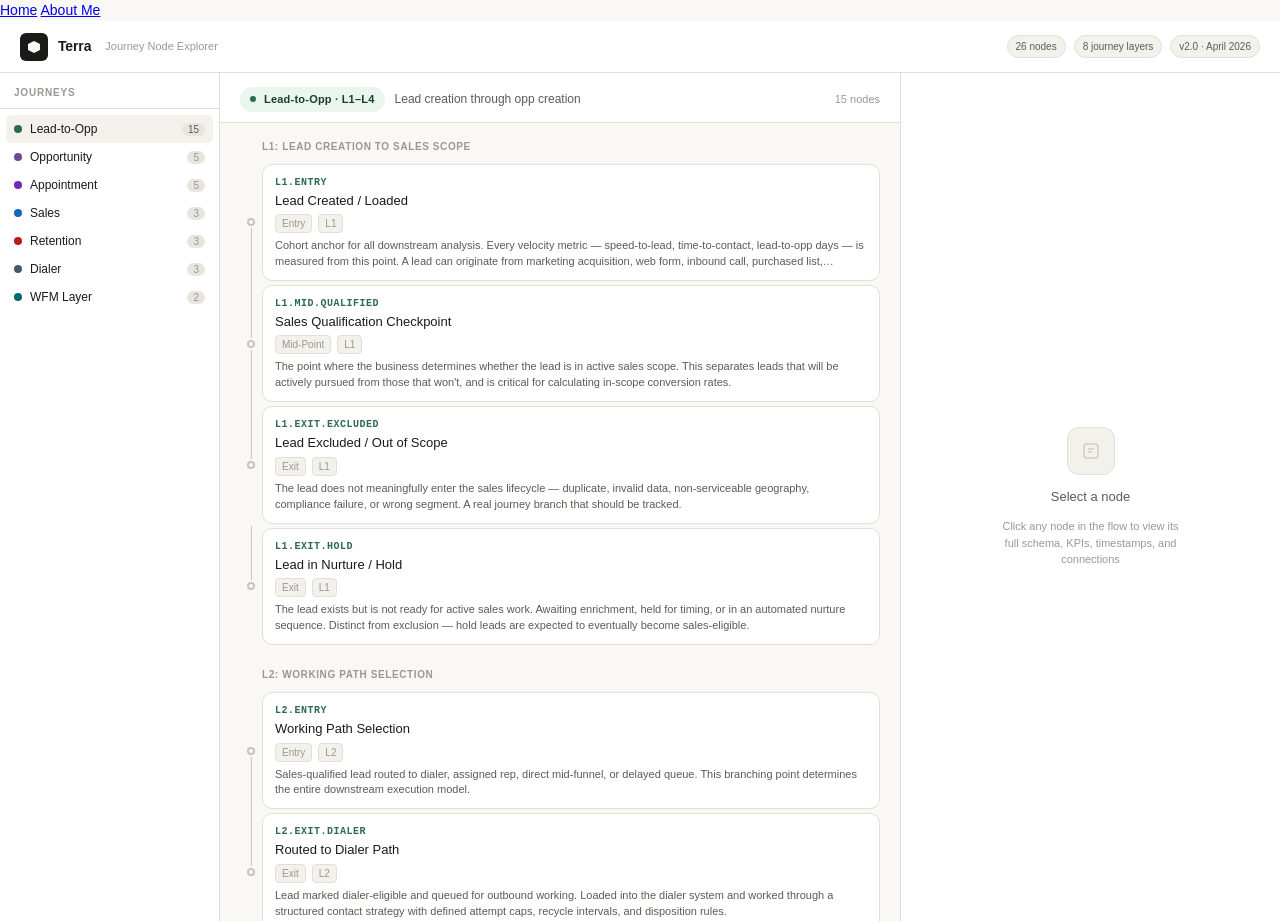
==== commit 0f4780ec: "Update terra_node_explorer.html" ====
--- a/terra_node_explorer.html
+++ b/terra_node_explorer.html
@@ -1,3 +1,9 @@
+<nav>
+  <a href="index.html">Home</a>
+  <a href="terra_node_explorer.html">About Me</a>
+</nav>
+
+
 <!DOCTYPE html>
 <html lang="en">
 <head>
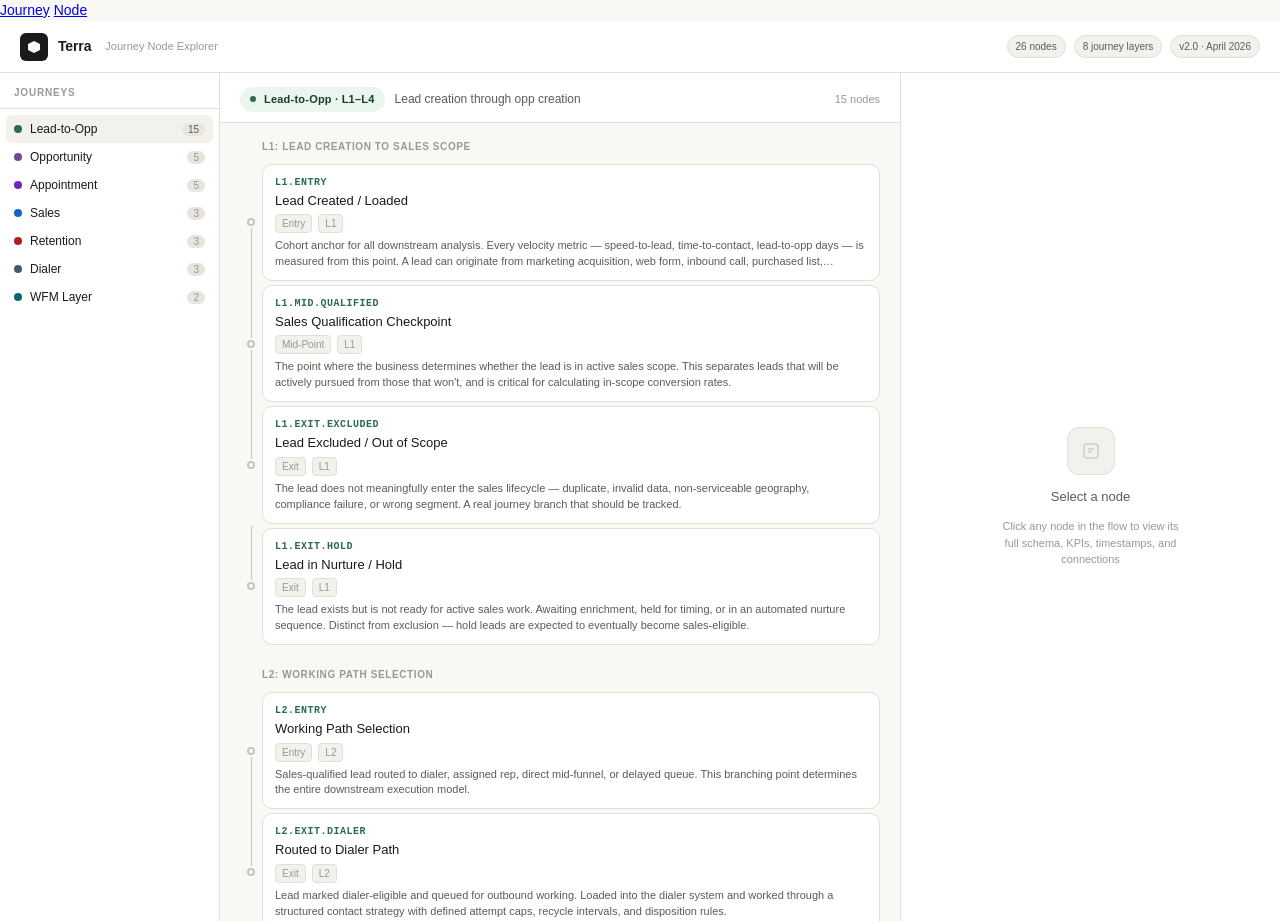
==== commit 06f1f71c: "Update terra_node_explorer.html" ====
--- a/terra_node_explorer.html
+++ b/terra_node_explorer.html
@@ -1,6 +1,6 @@
 <nav>
-  <a href="index.html">Home</a>
-  <a href="terra_node_explorer.html">About Me</a>
+  <a href="index.html">Journey</a>
+  <a href="terra_node_explorer.html">Node</a>
 </nav>
 
 
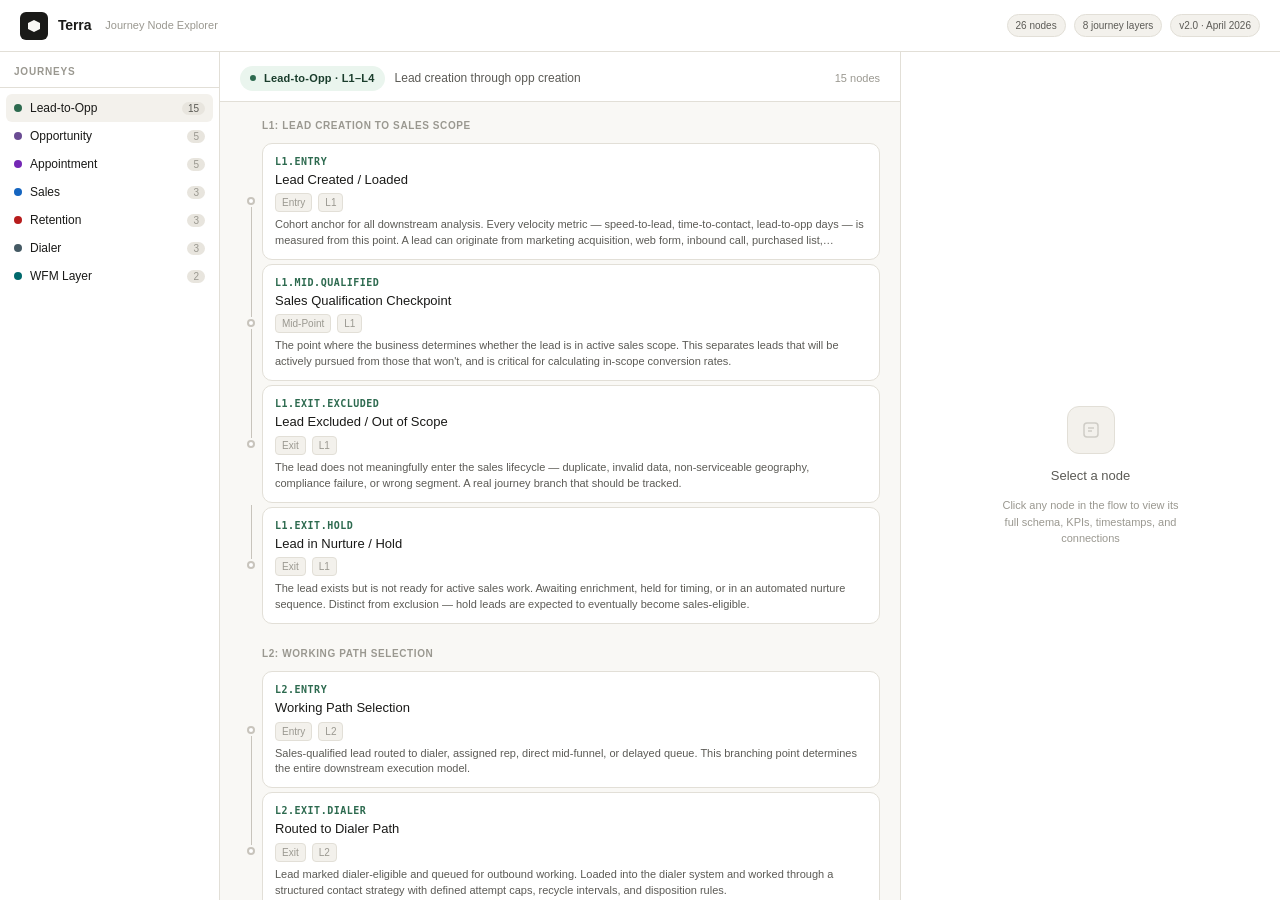
==== commit 1adcf9ce: "Update terra_node_explorer.html" ====
--- a/terra_node_explorer.html
+++ b/terra_node_explorer.html
@@ -1,9 +1,3 @@
-<nav>
-  <a href="index.html">Journey</a>
-  <a href="terra_node_explorer.html">Node</a>
-</nav>
-
-
 <!DOCTYPE html>
 <html lang="en">
 <head>
@@ -142,6 +136,8 @@
 ::-webkit-scrollbar-track{background:transparent}
 ::-webkit-scrollbar-thumb{background:var(--border2);border-radius:4px}
 </style>
+
+<link rel="stylesheet" href="terra_layout_overrides.css"/>
 </head>
 <body>
 <div class="app">
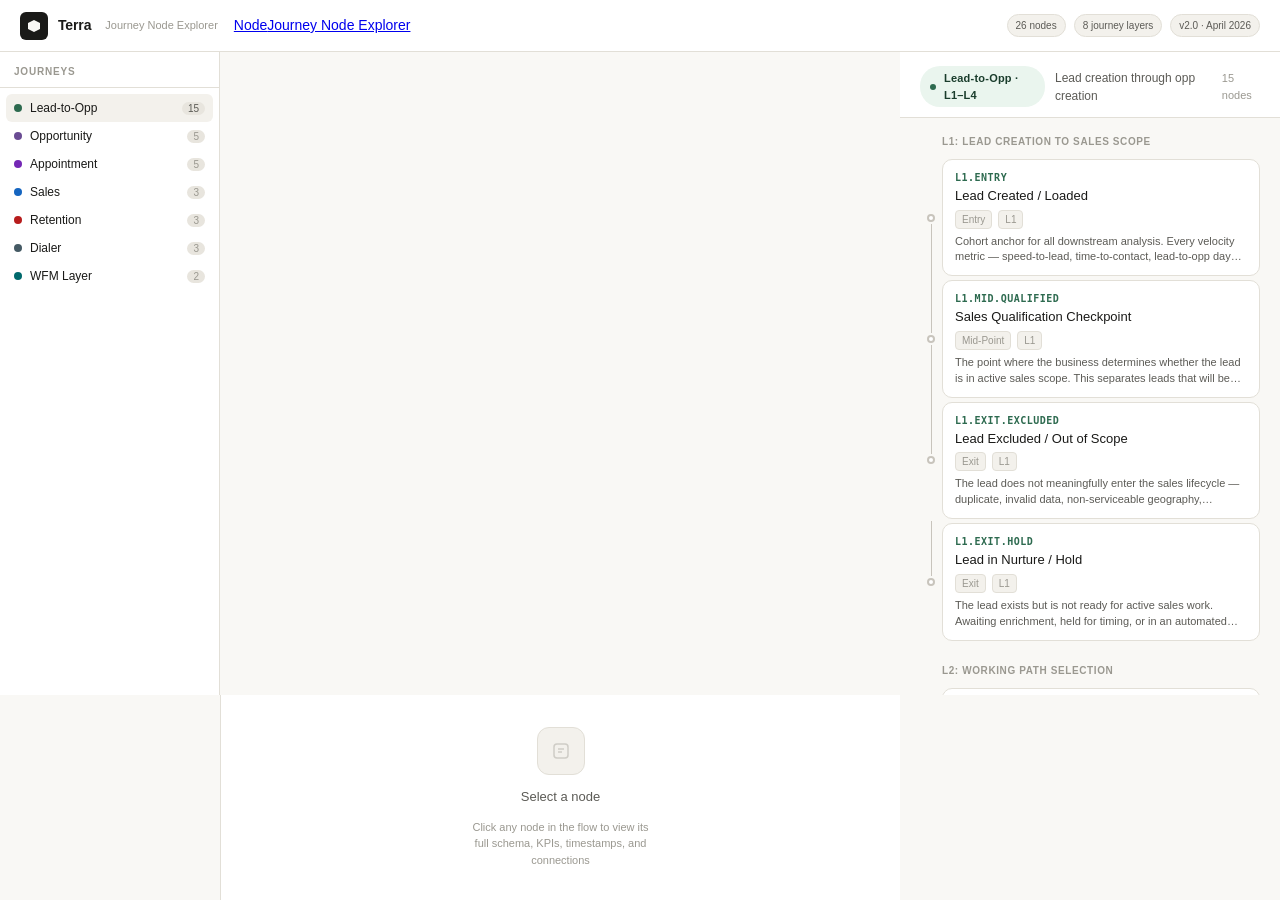
==== commit dd13a3fe: "Update terra_node_explorer.html" ====
--- a/terra_node_explorer.html
+++ b/terra_node_explorer.html
@@ -136,12 +136,11 @@
 ::-webkit-scrollbar-track{background:transparent}
 ::-webkit-scrollbar-thumb{background:var(--border2);border-radius:4px}
 </style>
-
-<link rel="stylesheet" href="terra_layout_overrides.css"/>
+<link rel="stylesheet" href="terra_shared.css"/>
 </head>
 <body>
-<div class="app">
-  <header class="header">
+<div class="app resizable-app">
+  <header class="header resizable-header">
     <div class="logo">
       <div class="logo-mark">
         <svg viewBox="0 0 14 14"><path d="M7 1L13 4V10L7 13L1 10V4L7 1Z"/></svg>
@@ -149,6 +148,7 @@
       <span class="logo-title">Terra</span>
       <span class="logo-sub">Journey Node Explorer</span>
     </div>
+    <div class="top-nav-wrap"><nav class="top-nav"><a href="index.html">Node</a><a href="terra_node_explorer.html" class="active">Journey Node Explorer</a></nav></div>
     <div class="header-right">
       <span class="hbadge">26 nodes</span>
       <span class="hbadge">8 journey layers</span>
@@ -156,12 +156,14 @@
     </div>
   </header>
 
-  <div class="panels">
+  <div class="panels resizable-panels" id="resizable-panels">
     <!-- Left: journey list -->
     <div class="panel-left">
       <div class="panel-left-header"><h3>Journeys</h3></div>
       <div class="journey-list" id="journey-list"></div>
     </div>
+
+    <div class="resize-handle" id="left-resizer" aria-hidden="true"></div>
 
     <!-- Middle: flow diagram -->
     <div class="panel-mid">
@@ -172,6 +174,8 @@
       </div>
       <div class="flow-scroll" id="flow-scroll"></div>
     </div>
+
+    <div class="resize-handle" id="right-resizer" aria-hidden="true"></div>
 
     <!-- Right: schema detail -->
     <div class="panel-right" id="panel-right">
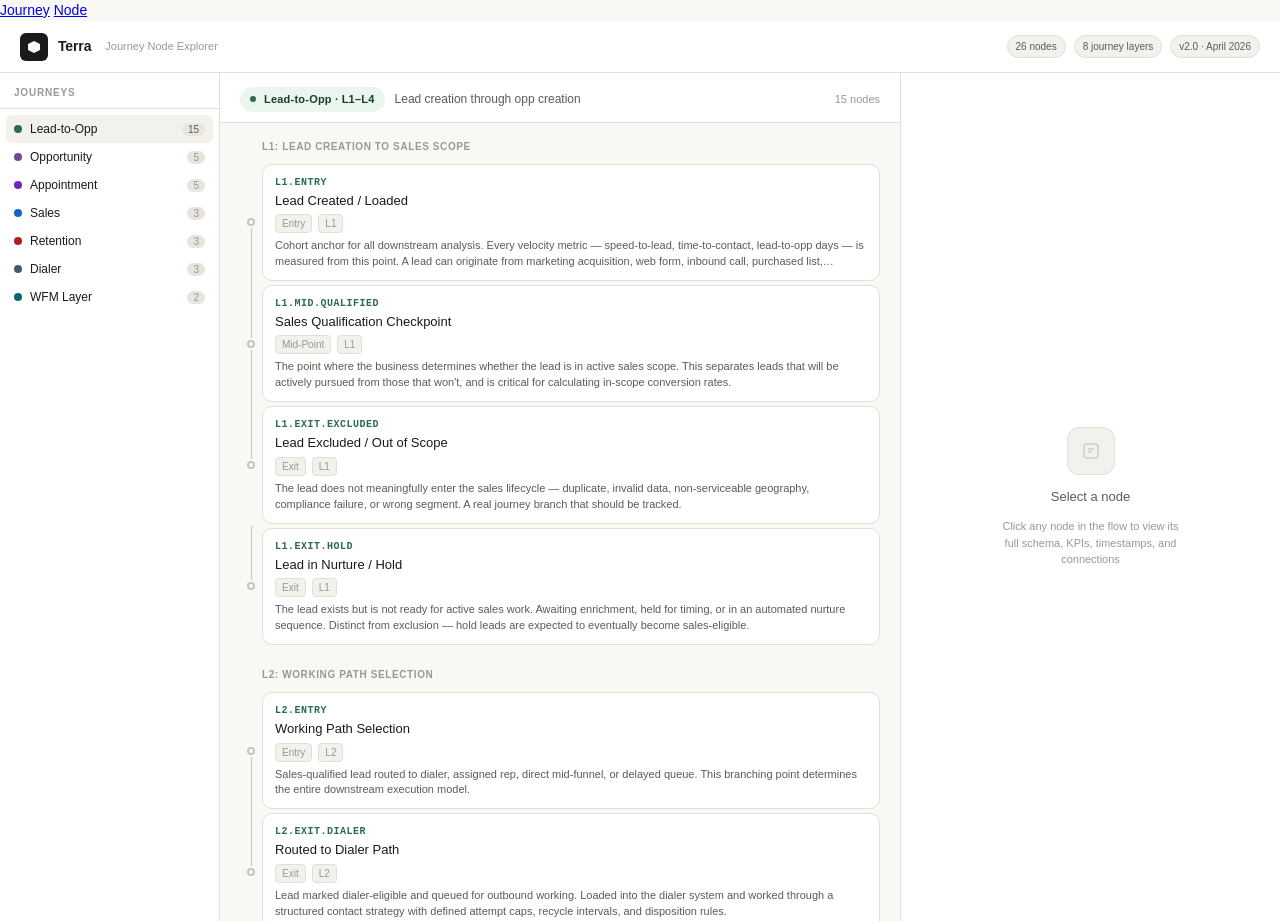
==== commit fe5db866: "Update terra_node_explorer.html" ====
--- a/terra_node_explorer.html
+++ b/terra_node_explorer.html
@@ -1,3 +1,9 @@
+<nav>
+  <a href="index.html">Journey</a>
+  <a href="terra_node_explorer.html">Node</a>
+</nav>
+
+
 <!DOCTYPE html>
 <html lang="en">
 <head>
@@ -136,11 +142,10 @@
 ::-webkit-scrollbar-track{background:transparent}
 ::-webkit-scrollbar-thumb{background:var(--border2);border-radius:4px}
 </style>
-<link rel="stylesheet" href="terra_shared.css"/>
 </head>
 <body>
-<div class="app resizable-app">
-  <header class="header resizable-header">
+<div class="app">
+  <header class="header">
     <div class="logo">
       <div class="logo-mark">
         <svg viewBox="0 0 14 14"><path d="M7 1L13 4V10L7 13L1 10V4L7 1Z"/></svg>
@@ -148,7 +153,6 @@
       <span class="logo-title">Terra</span>
       <span class="logo-sub">Journey Node Explorer</span>
     </div>
-    <div class="top-nav-wrap"><nav class="top-nav"><a href="index.html">Node</a><a href="terra_node_explorer.html" class="active">Journey Node Explorer</a></nav></div>
     <div class="header-right">
       <span class="hbadge">26 nodes</span>
       <span class="hbadge">8 journey layers</span>
@@ -156,14 +160,12 @@
     </div>
   </header>
 
-  <div class="panels resizable-panels" id="resizable-panels">
+  <div class="panels">
     <!-- Left: journey list -->
     <div class="panel-left">
       <div class="panel-left-header"><h3>Journeys</h3></div>
       <div class="journey-list" id="journey-list"></div>
     </div>
-
-    <div class="resize-handle" id="left-resizer" aria-hidden="true"></div>
 
     <!-- Middle: flow diagram -->
     <div class="panel-mid">
@@ -174,8 +176,6 @@
       </div>
       <div class="flow-scroll" id="flow-scroll"></div>
     </div>
-
-    <div class="resize-handle" id="right-resizer" aria-hidden="true"></div>
 
     <!-- Right: schema detail -->
     <div class="panel-right" id="panel-right">
